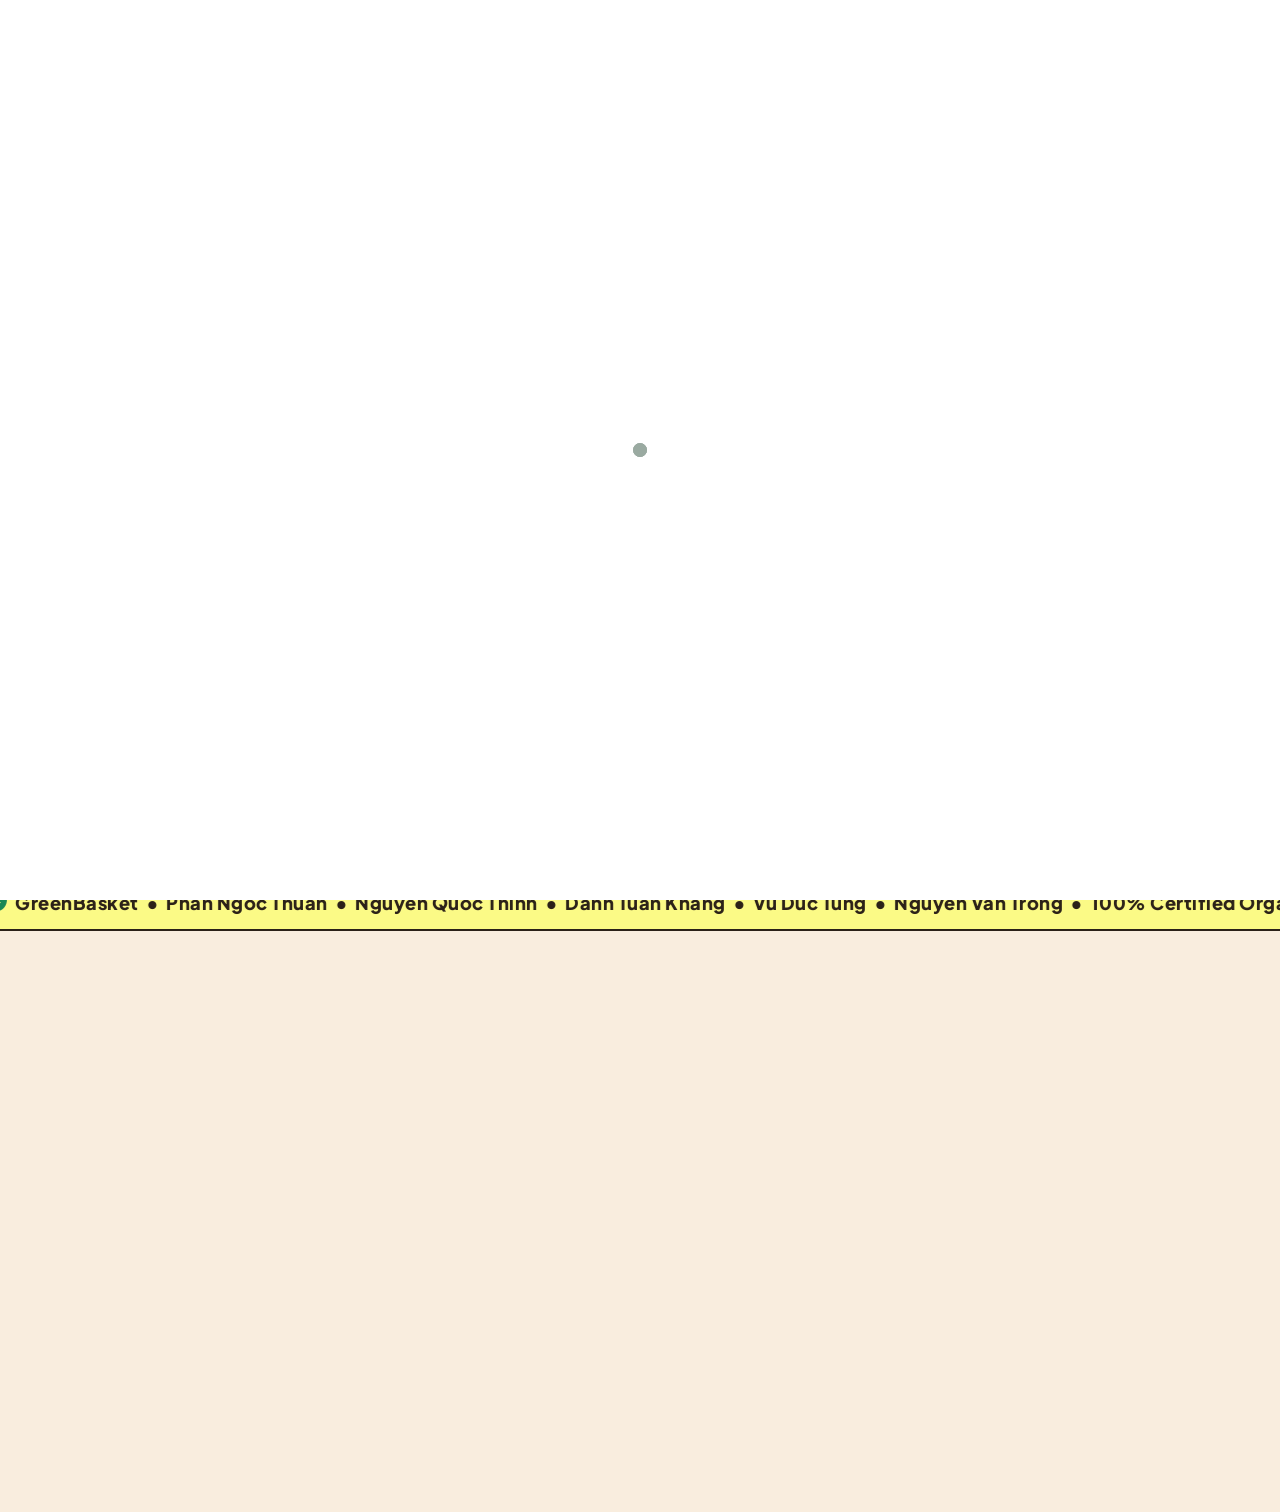
==== index.html @ 4a3cc36e "Configure GitHub Pages deployment and CORS settings" ====
<!DOCTYPE html>
<html lang="en">
<head>
    <meta charset="UTF-8">
    <meta http-equiv="refresh" content="0; url=./GreenBasketFrontEnd/index.html">
    <script type="text/javascript">
        window.location.href = "./GreenBasketFrontEnd/index.html";
    </script>
    <title>GreenBasket - Organic Farm Fresh Produce</title>
</head>
<body>
    <p>Redirecting to <a href="./GreenBasketFrontEnd/index.html">GreenBasket Store Front</a>...</p>
</body>
</html>
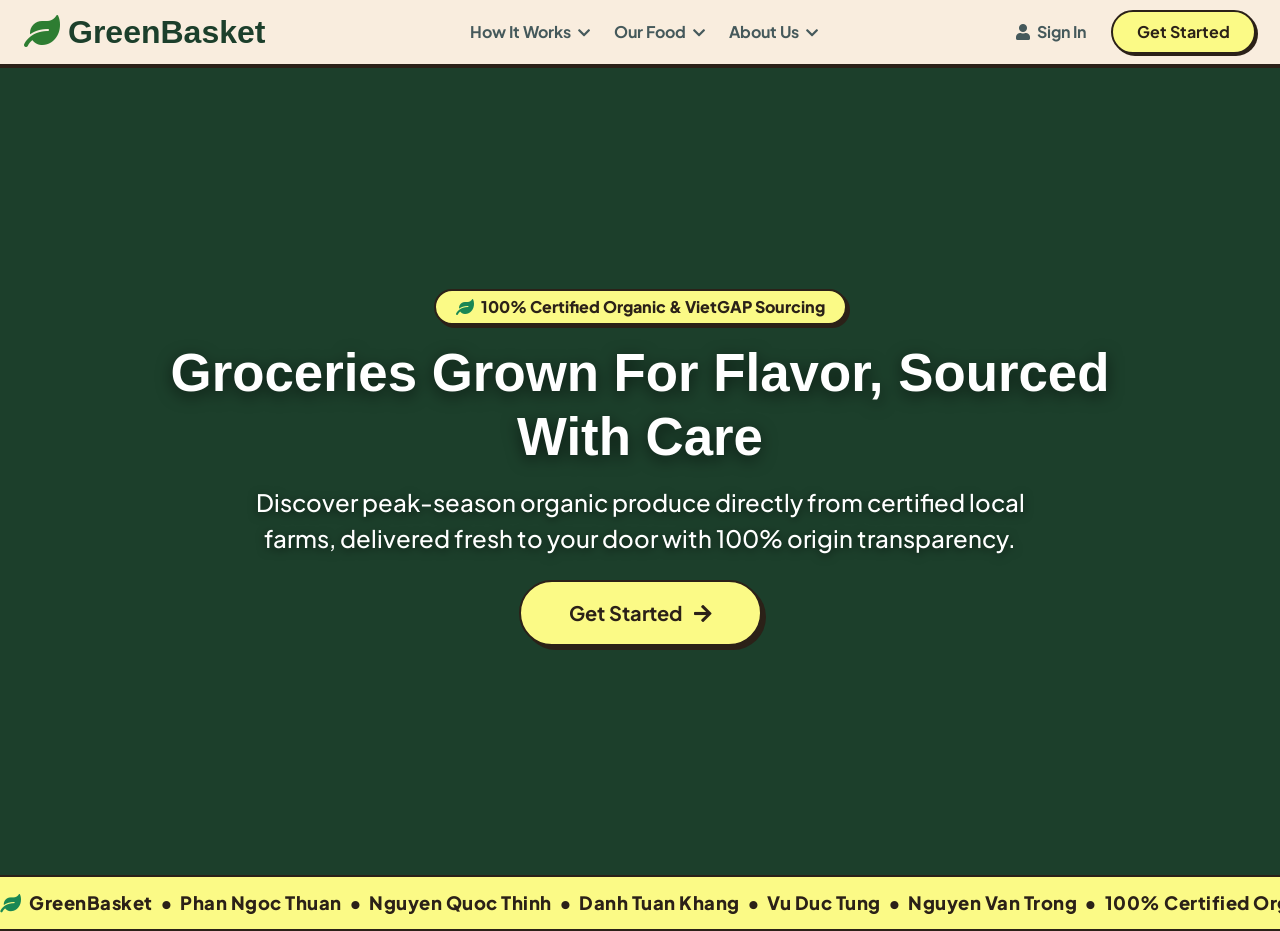
==== commit ad148278: "Fix YouTube video loop ID parameter" ====
--- a/index.html
+++ b/index.html
@@ -2,13 +2,13 @@
 <html lang="en">
 <head>
     <meta charset="UTF-8">
-    <meta http-equiv="refresh" content="0; url=./GreenBasketFrontEnd/index.html">
+    <meta http-equiv="refresh" content="0; url=./GreenBasketFrontEnd/landing.html">
     <script type="text/javascript">
-        window.location.href = "./GreenBasketFrontEnd/index.html";
+        window.location.href = "./GreenBasketFrontEnd/landing.html";
     </script>
-    <title>GreenBasket - Organic Farm Fresh Produce</title>
+    <title>GreenBasket - Fresh Organic Produce</title>
 </head>
 <body>
-    <p>Redirecting to <a href="./GreenBasketFrontEnd/index.html">GreenBasket Store Front</a>...</p>
+    <p>Redirecting to <a href="./GreenBasketFrontEnd/landing.html">GreenBasket Landing Page</a>...</p>
 </body>
 </html>
